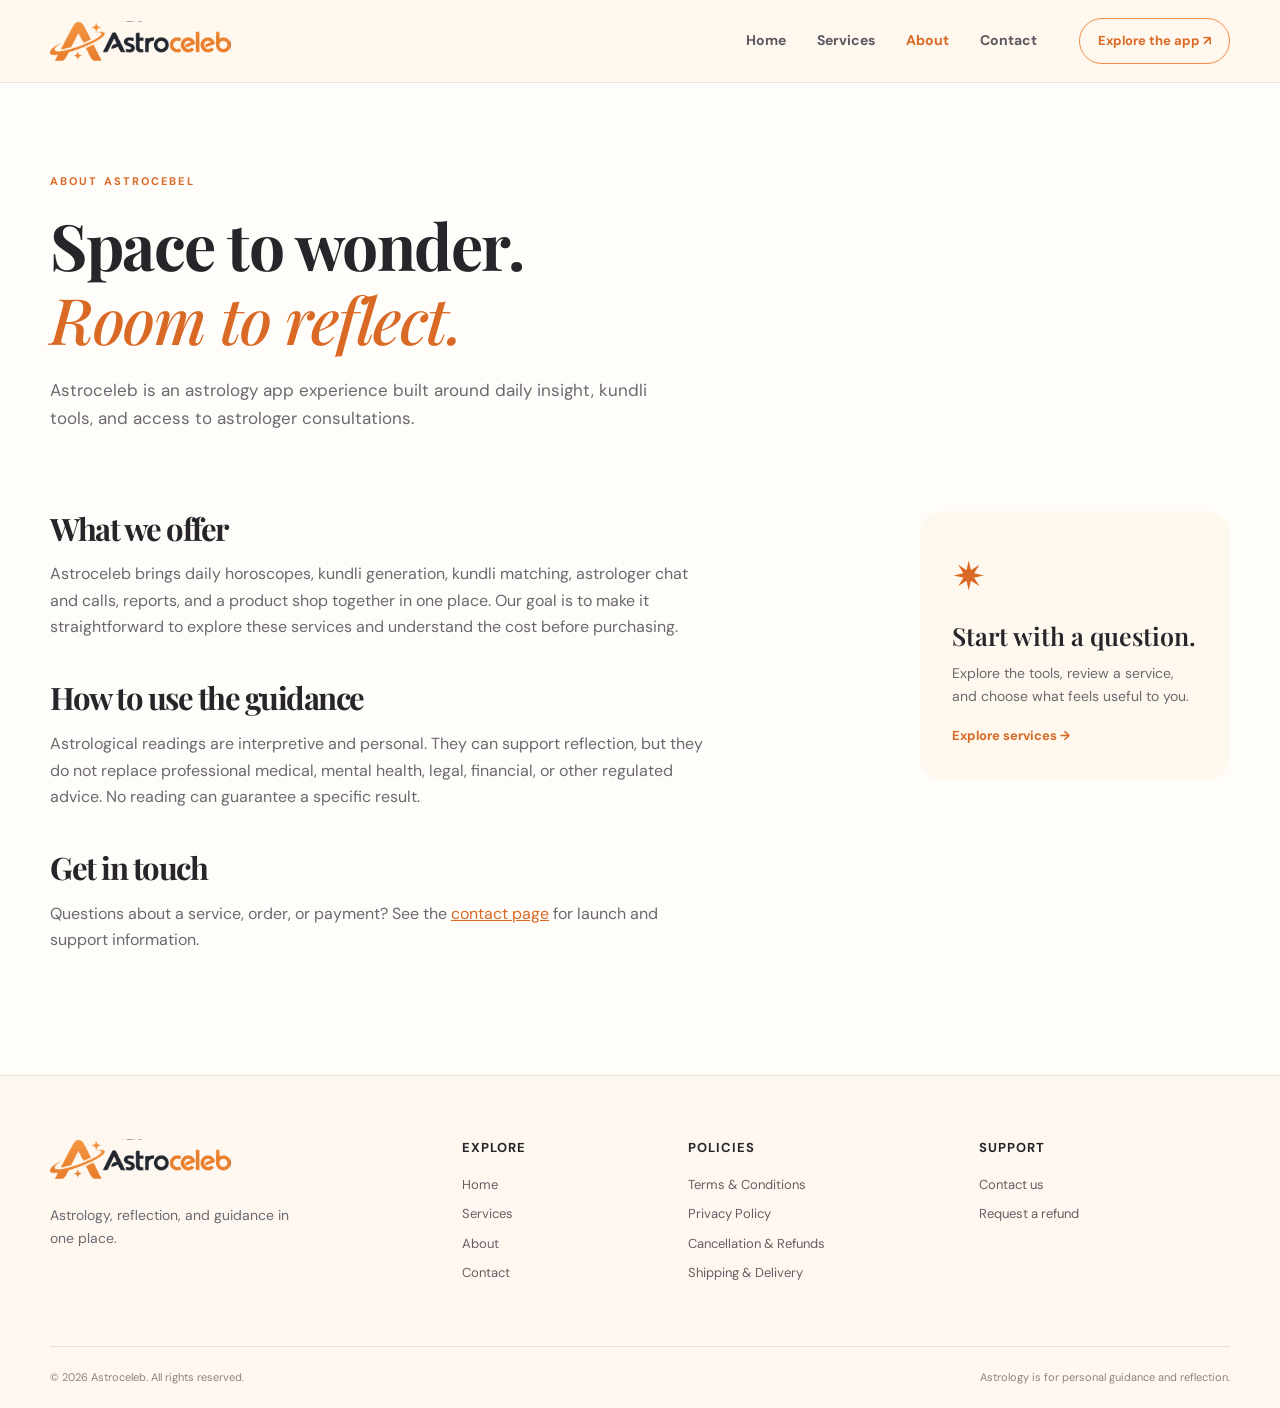
==== about.html @ 6cefe0e7 "initial" ====
<!doctype html>
<html lang="en">
<head>
  <meta charset="utf-8">
  <meta name="viewport" content="width=device-width, initial-scale=1">
  <meta name="theme-color" content="#fff8ee">
  <meta name="description" content="Learn about the Astroceleb astrology app and how to use its guidance.">
  <title>About Us | Astroceleb</title>
  <link rel="icon" href="favicon.svg" type="image/svg+xml">
  <link rel="stylesheet" href="styles.css">
  <script src="script.js" defer></script>
</head>
<body>
  <a class="skip-link" href="#main">Skip to content</a>
  <header class="site-header">
    <div class="container header-inner">
      <a class="brand" href="index.html" aria-label="Astroceleb home"><img class="brand-logo" src="assets/astroceleb-logo.png" alt="Astroceleb" width="254" height="56"></a>
      <button class="menu-toggle" type="button" aria-expanded="false" aria-controls="primary-nav" aria-label="Open menu"><span></span><span></span><span></span></button>
      <nav id="primary-nav" class="primary-nav" aria-label="Primary"><a href="index.html">Home</a><a href="services.html">Services</a><a href="about.html" aria-current="page">About</a><a href="contact.html">Contact</a></nav>
      <a class="header-cta" href="services.html">Explore the app <span aria-hidden="true">↗</span></a>
    </div>
  </header>
  <main id="main" class="page-width"><section class="page-hero container"><span class="kicker">ABOUT ASTROCEBEL</span><h1>Space to wonder.<br><em>Room to reflect.</em></h1><p>Astroceleb is an astrology app experience built around daily insight, kundli tools, and access to astrologer consultations.</p></section><section class="container prose-section"><div class="prose-main"><h2>What we offer</h2><p>Astroceleb brings daily horoscopes, kundli generation, kundli matching, astrologer chat and calls, reports, and a product shop together in one place. Our goal is to make it straightforward to explore these services and understand the cost before purchasing.</p><h2>How to use the guidance</h2><p>Astrological readings are interpretive and personal. They can support reflection, but they do not replace professional medical, mental health, legal, financial, or other regulated advice. No reading can guarantee a specific result.</p><h2>Get in touch</h2><p>Questions about a service, order, or payment? See the <a href="contact.html">contact page</a> for launch and support information.</p></div><aside class="prose-aside"><span class="aside-star">✷</span><h3>Start with a question.</h3><p>Explore the tools, review a service, and choose what feels useful to you.</p><a href="services.html">Explore services →</a></aside></section></main>
  <footer class="site-footer">
    <div class="container footer-top">
      <div class="footer-intro"><a class="brand" href="index.html"><img class="brand-logo" src="assets/astroceleb-logo.png" alt="Astroceleb" width="254" height="56"></a><p>Astrology, reflection, and guidance in one place.</p></div>
      <div class="footer-col"><h2>Explore</h2><a href="index.html">Home</a><a href="services.html">Services</a><a href="about.html" aria-current="page">About</a><a href="contact.html">Contact</a></div>
      <div class="footer-col"><h2>Policies</h2><a href="terms.html">Terms & Conditions</a><a href="privacy.html">Privacy Policy</a><a href="refunds.html">Cancellation & Refunds</a><a href="shipping.html">Shipping & Delivery</a></div>
      <div class="footer-col"><h2>Support</h2><a href="contact.html">Contact us</a><a href="refunds.html">Request a refund</a></div>
    </div>
    <div class="container footer-bottom"><span>© <span id="year">2026</span> Astroceleb. All rights reserved.</span><span>Astrology is for personal guidance and reflection.</span></div>
  </footer>
</body>
</html>
---- styles.css ----
@import url('https://fonts.googleapis.com/css2?family=DM+Sans:wght@400;500;600;700&family=Playfair+Display:ital,wght@0,500;0,600;0,700;1,500;1,600&display=swap');

:root{--ink:#27242a;--muted:#6c6870;--orange:#f58b43;--orange-dark:#d96925;--cream:#fff8ee;--paper:#fffdf9;--peach:#ffe8d6;--line:#e9dfd7;--lavender:#f7f2f8;--radius:22px;--shadow:0 18px 50px rgba(76,49,31,.09)}
*{box-sizing:border-box}
html{scroll-behavior:smooth}
body{margin:0;background:var(--paper);color:var(--ink);font:16px/1.65 'DM Sans',Arial,sans-serif}
a{color:inherit;text-decoration:none}
button{font:inherit}
img{max-width:100%}
::selection{background:#ffd6b7;color:var(--ink)}
.container{width:min(1180px,calc(100% - 48px));margin-inline:auto}
.skip-link{position:absolute;left:12px;top:-60px;padding:10px 16px;background:var(--ink);color:#fff;z-index:100}
.skip-link:focus{top:12px}
:focus-visible{outline:3px solid var(--orange-dark);outline-offset:4px}
.site-header{position:relative;z-index:20;background:var(--cream);border-bottom:1px solid rgba(233,223,215,.8)}
.header-inner{height:82px;display:flex;align-items:center;gap:42px}
.brand{display:inline-flex;align-items:center;gap:9px;font-size:22px;font-weight:700;letter-spacing:-.7px;white-space:nowrap}
.brand-mark{display:grid;place-items:center;width:33px;height:33px;border-radius:50%;background:var(--orange);color:#fff;font-size:21px;line-height:1}
.brand-accent{color:var(--orange-dark)}
.brand-logo{display:block;width:181px;height:auto;object-fit:contain}
.primary-nav{display:flex;align-items:center;gap:31px;margin-left:auto}
.primary-nav a{font-size:14px;font-weight:700;color:#5d5860;transition:color .2s}
.primary-nav a:hover,.primary-nav a[aria-current=page]{color:var(--orange-dark)}
.header-cta{padding:11px 18px;border:1px solid var(--orange);border-radius:999px;color:var(--orange-dark);font-size:13px;font-weight:700;white-space:nowrap}
.header-cta:hover{background:var(--orange);color:#fff}
.menu-toggle{display:none;border:0;background:none;cursor:pointer;padding:8px}
.menu-toggle span{display:block;width:22px;height:2px;background:var(--ink);margin:5px}
.hero{min-height:635px;display:grid;grid-template-columns:1fr 1fr;align-items:center;gap:30px;padding-top:52px;padding-bottom:56px}
.hero-copy{position:relative;z-index:2;padding-bottom:25px}
.eyebrow,.kicker{display:inline-flex;align-items:center;gap:9px;font-size:11px;font-weight:700;letter-spacing:2.1px;color:var(--orange-dark)}
.eyebrow{padding:9px 13px;border:1px solid #f6d1b8;border-radius:999px;background:#fff9f2;letter-spacing:.4px;font-size:12px}
.eyebrow-dot{width:6px;height:6px;border-radius:50%;background:var(--orange)}
h1,h2,h3,p{margin-top:0}
h1,h2{font-family:'Playfair Display',Georgia,serif;line-height:1.15;letter-spacing:-1.5px}
h1 em,h2 em{font-weight:500;color:var(--orange-dark)}
.hero h1{font-size:clamp(52px,5.4vw,82px);margin:22px 0 24px}
.hero-copy>p{max-width:540px;font-size:17px;color:var(--muted);line-height:1.8}
.hero-actions{display:flex;align-items:center;gap:28px;flex-wrap:wrap;margin-top:32px}
.button{display:inline-flex;align-items:center;justify-content:center;gap:17px;min-height:50px;padding:12px 23px;border-radius:999px;font-size:14px;font-weight:700;line-height:1.2;transition:transform .2s,background .2s,color .2s}
.button:hover{transform:translateY(-2px)}
.button-primary{background:var(--orange);color:#fff;box-shadow:0 10px 23px rgba(245,139,67,.24)}
.button-primary:hover{background:var(--orange-dark)}
.button-outline{border:1px solid var(--orange-dark);color:var(--orange-dark)}
.button-outline:hover{background:var(--orange-dark);color:#fff}
.text-link,.section-link{font-size:14px;font-weight:700;color:var(--ink);border-bottom:1px solid var(--orange);padding-bottom:3px}
.hero-note{display:flex;align-items:center;gap:10px;color:#8f8580;font-size:12px;margin-top:42px}
.mini-star{font-size:21px;color:var(--orange)}
.hero-art{height:555px;position:relative;display:grid;place-items:center;overflow:hidden;border-radius:50% 50% 45% 45%;background:radial-gradient(circle at 50% 45%,#ffe4cf 0,#fff1df 57%,transparent 58%)}
.orbit{position:absolute;border:1px solid rgba(238,146,88,.37);border-radius:50%;width:410px;height:410px}
.orbit-one{transform:rotate(30deg) scaleX(.68)}
.orbit-two{transform:rotate(-30deg) scaleX(.68)}
.spark{position:absolute;color:var(--orange);font-size:26px}.spark-a{top:80px;left:80px}.spark-b{top:130px;right:72px}.spark-c{bottom:90px;left:95px}
.phone{position:relative;width:254px;height:493px;margin-top:28px;background:#fff;border:7px solid #29252b;border-radius:39px;box-shadow:18px 25px 50px rgba(80,47,24,.25);overflow:hidden;transform:rotate(4deg)}
.phone-top{height:27px;padding:4px 15px;background:#fff5e9;display:flex;justify-content:space-between;font-size:8px;font-weight:700}
.phone-body{position:relative;height:calc(100% - 27px);padding:18px 15px 0;background:linear-gradient(#fff4e6 0 43%,#fffaf8 43%)}
.phone-welcome{font:italic 21px/1.12 Georgia,serif;position:relative;z-index:1}.phone-welcome strong{color:var(--orange-dark);font-size:25px}
.sun-wheel{position:absolute;top:15px;right:-47px;width:148px;height:148px;border:1px solid var(--orange);border-radius:50%;display:grid;place-items:center;color:var(--orange);font-size:80px;opacity:.76}.sun-wheel:after{content:'';position:absolute;inset:19px;border:1px solid var(--orange);border-radius:50%}
.phone-search{position:relative;z-index:1;margin-top:75px;padding:9px 11px;background:#fff;border-radius:8px;box-shadow:0 2px 8px rgba(68,47,38,.12);font-size:8px;color:#777}
.phone-section-title{font-size:10px;font-weight:700;margin:18px 0 9px}.phone-tiles{display:grid;grid-template-columns:repeat(4,1fr);gap:7px}.phone-tiles>div{text-align:center}.phone-tiles b{display:grid;place-items:center;background:var(--orange);color:#fff;height:38px;border-radius:7px;font-size:21px;font-weight:400}.phone-tiles span{font-size:7px;line-height:1.15;display:block;margin-top:5px}.phone-card{display:flex;align-items:center;gap:10px;background:linear-gradient(135deg,#fbe2d4,#fff1e7);padding:15px 11px;border-radius:11px}.card-moon{font-size:38px;color:var(--orange-dark)}.phone-card strong,.phone-card small{display:block}.phone-card strong{font-size:9px}.phone-card small{font-size:7px;color:#8f7972}.phone-bottom{display:flex;justify-content:space-around;position:absolute;bottom:0;left:0;right:0;padding:9px 0 8px;background:#fff;color:var(--orange);font-size:16px;border-top:1px solid #eee}
.floating-card{position:absolute;right:0;bottom:105px;display:flex;align-items:center;gap:11px;padding:12px 16px;background:#fff;border:1px solid #f8e8dc;border-radius:13px;box-shadow:var(--shadow);transform:rotate(-5deg)}.floating-icon{color:var(--orange);font-size:27px}.floating-card strong,.floating-card small{display:block}.floating-card strong{font-size:11px}.floating-card small{color:var(--muted);font-size:9px}
.section{padding:95px 0}.services-preview{background:var(--lavender)}.section-heading{display:flex;justify-content:space-between;align-items:end;gap:30px;margin-bottom:35px}.section-heading h2,.how-layout h2{font-size:clamp(38px,4vw,58px);margin:15px 0 0}.section-heading>p{max-width:355px;color:var(--muted);font-size:15px;margin:0 0 6px}
.service-grid{display:grid;grid-template-columns:repeat(3,1fr);gap:20px}.service-card{position:relative;display:block;min-height:305px;padding:30px;border:1px solid #eee5ec;border-radius:var(--radius);background:#fff;transition:transform .2s,box-shadow .2s}.service-card:hover{transform:translateY(-5px);box-shadow:var(--shadow)}.service-icon{display:grid;place-items:center;width:55px;height:55px;border-radius:15px;background:#fff0e5;color:var(--orange-dark);font-size:29px}.service-number{display:block;margin-top:25px;font-size:10px;letter-spacing:1.6px;font-weight:700;color:var(--orange-dark)}.service-card h3{font:600 24px/1.2 'Playfair Display',Georgia,serif;margin:7px 0 10px}.service-card p{font-size:14px;color:var(--muted);max-width:270px}.card-arrow{position:absolute;right:29px;bottom:28px;font-size:21px;color:var(--orange-dark)}.section-link{display:table;margin:29px auto 0}
.how-layout{display:grid;grid-template-columns:1fr 1fr;gap:12%;align-items:center}.how-layout>div:first-child>p{max-width:475px;color:var(--muted);margin:26px 0}.step-list{border-top:1px solid var(--line)}.step{display:grid;grid-template-columns:55px 1fr;gap:16px;padding:27px 0;border-bottom:1px solid var(--line)}.step>span{color:var(--orange-dark);font-weight:700;font-size:13px}.step h3{font:600 22px 'Playfair Display',Georgia,serif;margin:0 0 4px}.step p{color:var(--muted);font-size:14px;margin:0}
.policy-strip{background:#312835;color:#fff;padding:66px 0}.policy-strip-inner{display:grid;grid-template-columns:1fr 1fr;gap:70px;align-items:center}.policy-strip h2{font-size:41px;margin:14px 0}.policy-strip p{color:#cfc6d0;margin:0}.policy-strip-links a{display:flex;align-items:center;justify-content:space-between;padding:17px 0;border-bottom:1px solid #675b69;font-size:15px;font-weight:600}.policy-strip-links a:first-child{border-top:1px solid #675b69}.policy-strip-links span{color:var(--orange);font-size:20px}
.site-footer{background:#fff8f1;border-top:1px solid var(--line)}.footer-top{display:grid;grid-template-columns:2fr 1fr 1.35fr 1.35fr;gap:40px;padding:63px 0 55px}.footer-intro p{color:var(--muted);font-size:14px;max-width:245px;margin-top:17px}.footer-col h2{font:700 13px 'DM Sans',Arial,sans-serif;letter-spacing:1px;text-transform:uppercase;margin-bottom:18px}.footer-col a{display:block;color:#655e64;font-size:13px;margin:8px 0}.footer-col a:hover{color:var(--orange-dark)}.footer-note{font-size:11px;color:#9c7770;line-height:1.4;max-width:180px;margin-top:17px}.footer-bottom{display:flex;justify-content:space-between;gap:20px;border-top:1px solid var(--line);padding:21px 0;color:#8b8384;font-size:11px}
.page-hero{padding-top:84px;padding-bottom:62px}.page-hero h1{font-size:clamp(48px,5vw,70px);margin:15px 0 20px}.page-hero>p{max-width:640px;color:var(--muted);font-size:17px}.detail-grid{display:grid;grid-template-columns:repeat(2,1fr);gap:20px;padding-bottom:75px}.detail-card{padding:31px;border:1px solid var(--line);border-radius:var(--radius);background:#fff;min-height:290px}.detail-icon{display:grid;place-items:center;width:50px;height:50px;background:#fff1e5;color:var(--orange-dark);font-size:27px;border-radius:13px}.detail-card h2{font-size:27px;margin:23px 0 10px}.detail-card p{font-size:14px;color:var(--muted);max-width:490px}.detail-meta{border-top:1px solid var(--line);display:flex;gap:14px;padding-top:15px;margin-top:24px;font-size:12px}.detail-meta strong{min-width:75px}.detail-meta span{color:var(--muted)}.detail-meta a,.legal-content a,.contact-note a{color:var(--orange-dark);text-decoration:underline;text-underline-offset:3px}.info-banner{display:flex;align-items:center;justify-content:space-between;gap:30px;background:var(--cream);border-radius:var(--radius);padding:40px;margin-bottom:85px}.info-banner h2{font-size:35px;margin:12px 0}.info-banner p{color:var(--muted);max-width:570px;margin:0}.info-banner .button{white-space:nowrap}
.prose-section{display:grid;grid-template-columns:minmax(0,1fr) 310px;gap:10%;padding-bottom:105px}.prose-main h2{font-size:31px;margin:40px 0 15px}.prose-main h2:first-child{margin-top:0}.prose-main p{color:var(--muted);max-width:660px}.prose-main a{color:var(--orange-dark);text-decoration:underline}.prose-aside{align-self:start;background:var(--cream);padding:32px;border-radius:var(--radius)}.aside-star{font-size:40px;color:var(--orange-dark)}.prose-aside h3{font:600 25px 'Playfair Display',Georgia,serif;margin:10px 0}.prose-aside p{color:var(--muted);font-size:14px}.prose-aside a{font-size:13px;font-weight:700;color:var(--orange-dark)}
.contact-grid{display:grid;grid-template-columns:repeat(3,1fr);gap:20px;padding-bottom:55px}.contact-card{border:1px solid var(--line);background:#fff;border-radius:var(--radius);padding:28px;min-height:250px}.contact-icon{color:var(--orange-dark);font-size:27px}.contact-card h2{font-size:24px;margin:14px 0}.contact-card p{color:var(--muted);font-size:13px}.missing-detail{display:block;margin-top:24px;padding:11px;background:#fff0e5;border-radius:8px;color:#9a3f18;font-size:12px;line-height:1.6;overflow-wrap:anywhere}.contact-note{margin-bottom:85px;padding:31px;border-radius:var(--radius);background:var(--lavender)}.contact-note h2{font-size:27px;margin-bottom:8px}.contact-note p{color:var(--muted);margin:0}
.legal-hero{padding-bottom:35px}.legal-content{max-width:790px;padding-bottom:110px}.legal-content h2{font-size:27px;margin:36px 0 10px;letter-spacing:-.5px}.legal-content p{font-size:15px;color:#5d5960;margin-bottom:15px}.legal-callout{border-left:4px solid var(--orange);background:#fff5eb;padding:18px 22px;margin:8px 0 35px;border-radius:0 11px 11px 0}.legal-callout strong{font-size:13px}.legal-callout p{font-size:13px;margin:5px 0 0}
@media(max-width:950px){.header-inner{gap:20px}.primary-nav{gap:18px}.hero{grid-template-columns:1fr 1fr}.hero h1{font-size:clamp(48px,6vw,64px)}.footer-top{grid-template-columns:1.5fr 1fr 1fr;gap:35px}.footer-col:last-child{grid-column:2/4}.service-card{padding:23px}.service-card h3{font-size:22px}}
@media(max-width:720px){.container{width:min(100% - 34px,580px)}.site-header{position:sticky;top:0}.header-inner{height:69px}.brand{font-size:20px}.menu-toggle{display:block;margin-left:auto}.header-cta{display:none}.primary-nav{display:none;position:absolute;top:69px;left:0;right:0;background:var(--cream);padding:17px 24px 25px;box-shadow:0 15px 25px rgba(38,28,24,.08);flex-direction:column;align-items:stretch;gap:0}.primary-nav.open{display:flex}.primary-nav a{padding:11px 0;border-bottom:1px solid var(--line)}.hero{display:flex;flex-direction:column;align-items:stretch;padding-top:54px;padding-bottom:35px;gap:20px}.hero-copy{padding-bottom:0}.hero h1{font-size:clamp(49px,11vw,68px)}.hero-copy>p{font-size:15px}.hero-note{margin-top:30px}.hero-art{height:490px;max-width:520px;width:100%;margin:auto}.phone{transform:rotate(4deg) scale(.87);margin-top:0}.floating-card{right:5px;bottom:75px}.section{padding:70px 0}.section-heading{display:block}.section-heading h2,.how-layout h2{font-size:42px}.section-heading>p{margin-top:19px}.service-grid,.detail-grid,.contact-grid{grid-template-columns:1fr}.service-card{min-height:260px}.how-layout,.policy-strip-inner,.prose-section{grid-template-columns:1fr;gap:35px}.step-list{margin-top:5px}.policy-strip{padding:57px 0}.policy-strip h2{font-size:37px}.footer-top{grid-template-columns:repeat(2,1fr);gap:30px}.footer-intro{grid-column:1/3}.footer-col:last-child{grid-column:auto}.footer-bottom{display:block}.footer-bottom span{display:block;margin:5px 0}.page-hero{padding-top:62px;padding-bottom:42px}.page-hero h1{font-size:50px}.page-hero>p{font-size:15px}.detail-grid{padding-bottom:40px}.detail-card{min-height:auto}.info-banner{display:block;margin-bottom:65px;padding:28px}.info-banner .button{margin-top:25px}.prose-section{padding-bottom:70px}.contact-grid{padding-bottom:30px}.contact-card{min-height:auto}.contact-note{margin-bottom:65px}.legal-content{padding-bottom:75px}}
@media(max-width:420px){.hero-art{height:445px}.phone{transform:rotate(4deg) scale(.78)}.floating-card{bottom:62px;right:-8px}.hero-actions{gap:17px}.button{font-size:13px}.footer-top{grid-template-columns:1fr 1fr;gap:22px}.footer-col a{font-size:12px}}
@media(max-width:720px){.brand-logo{width:160px}}
@media(prefers-reduced-motion:reduce){html{scroll-behavior:auto}*,*:before,*:after{transition:none!important;animation:none!important}}
/* Figma feature icons are kept as local assets so the site has no expiring asset URLs. */
.service-icon,.detail-icon{background:var(--orange);color:#fff}
.service-icon img,.detail-icon img{display:block;width:37px;height:37px;object-fit:contain}
.phone-tiles b img{display:block;width:29px;height:29px;object-fit:contain}
/* Coming soon state inside the hero phone. */
.coming-soon-screen{background:linear-gradient(180deg,#fff4e7 0%,#fffaf7 73%,#fff 100%);text-align:center;padding:21px 16px 0;overflow:hidden}
.phone-brand{display:flex;justify-content:center;position:relative;z-index:2}
.phone-brand img{display:block;width:123px;height:auto;object-fit:contain}
.coming-celestial{width:160px;height:160px;margin:24px auto 9px;position:relative;display:grid;place-items:center}
.coming-ring{position:absolute;inset:5px;border:1px solid rgba(235,127,60,.65);border-radius:50%}
.coming-ring.ring-a{transform:rotate(33deg) scaleX(.55)}
.coming-ring.ring-b{transform:rotate(-33deg) scaleX(.55)}
.coming-celestial:before,.coming-celestial:after{content:'✧';position:absolute;color:var(--orange);font-size:19px}
.coming-celestial:before{top:9px;left:0}.coming-celestial:after{bottom:18px;right:-3px;font-size:14px}
.coming-core{display:grid;place-items:center;width:100px;height:100px;border-radius:50%;background:radial-gradient(circle,#ffc791 0,#f89c57 65%,#ed7733 100%);color:#fff;font-size:59px;box-shadow:0 10px 30px rgba(223,116,55,.23)}
.coming-message{position:relative;z-index:1}.coming-tag{font-size:7px;letter-spacing:1.6px;color:var(--orange-dark);font-weight:700}
.coming-message h2{font-size:34px;line-height:.99;letter-spacing:-.8px;margin:6px 0 10px}.coming-message h2 em{font-style:italic}
.coming-message p{font-size:9px;line-height:1.45;color:#6b6261;max-width:164px;margin:auto}
.coming-footer{position:absolute;left:0;right:0;bottom:0;display:flex;align-items:center;justify-content:center;gap:7px;padding:12px 5px;background:#fff;color:#9a8881;font-size:6px;letter-spacing:.6px;font-weight:700;border-top:1px solid #f3e7df}
.coming-footer i{width:3px;height:3px;border-radius:50%;background:var(--orange)}
.contact-intro{max-width:790px;padding:14px 0 40px}
.contact-intro h2{font-size:32px;margin:0 0 14px}
.contact-intro p{color:var(--muted);max-width:650px;margin:0}
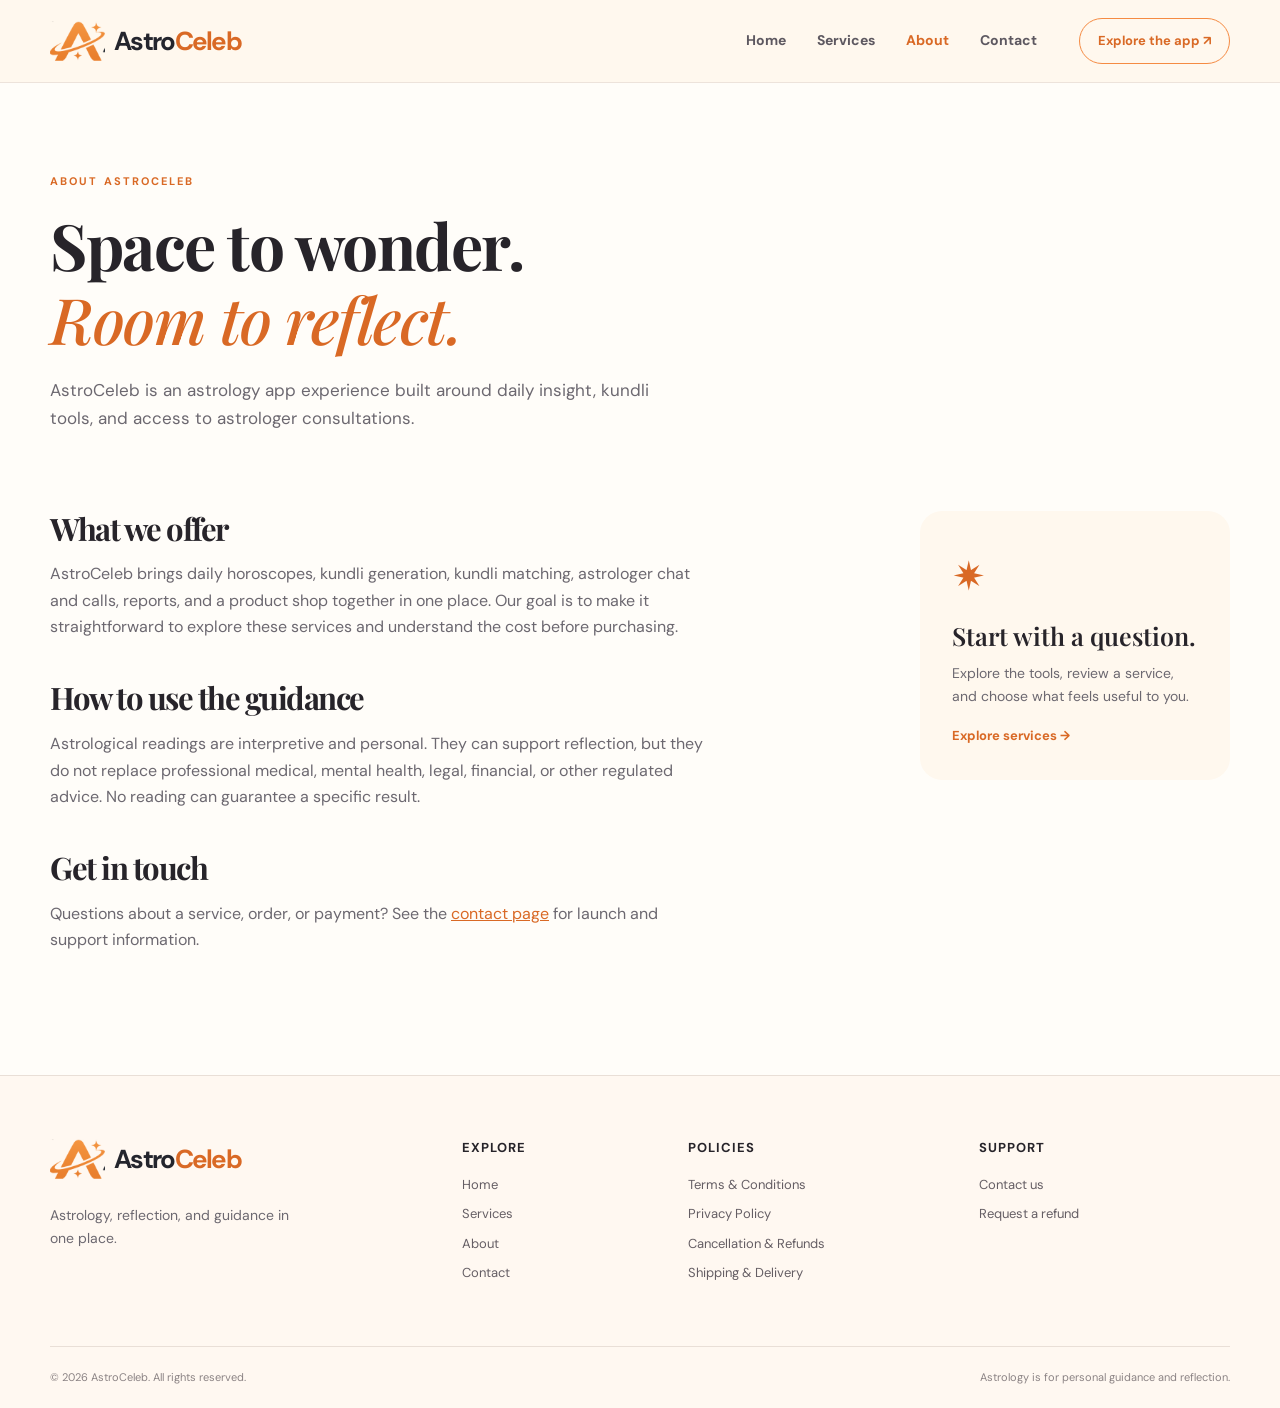
==== commit d75eed18: "nw" ====
--- a/about.html
+++ b/about.html
@@ -4,8 +4,8 @@
   <meta charset="utf-8">
   <meta name="viewport" content="width=device-width, initial-scale=1">
   <meta name="theme-color" content="#fff8ee">
-  <meta name="description" content="Learn about the Astroceleb astrology app and how to use its guidance.">
-  <title>About Us | Astroceleb</title>
+  <meta name="description" content="Learn about the AstroCeleb astrology app and how to use its guidance.">
+  <title>About Us | AstroCeleb</title>
   <link rel="icon" href="favicon.svg" type="image/svg+xml">
   <link rel="stylesheet" href="styles.css">
   <script src="script.js" defer></script>
@@ -14,21 +14,21 @@
   <a class="skip-link" href="#main">Skip to content</a>
   <header class="site-header">
     <div class="container header-inner">
-      <a class="brand" href="index.html" aria-label="Astroceleb home"><img class="brand-logo" src="assets/astroceleb-logo.png" alt="Astroceleb" width="254" height="56"></a>
+      <a class="brand" href="index.html" aria-label="AstroCeleb home"><span class="brand-symbol" aria-hidden="true"><img src="assets/astroceleb-logo.png" alt="" width="254" height="56"></span><span class="brand-word">Astro<span>Celeb</span></span></a>
       <button class="menu-toggle" type="button" aria-expanded="false" aria-controls="primary-nav" aria-label="Open menu"><span></span><span></span><span></span></button>
       <nav id="primary-nav" class="primary-nav" aria-label="Primary"><a href="index.html">Home</a><a href="services.html">Services</a><a href="about.html" aria-current="page">About</a><a href="contact.html">Contact</a></nav>
       <a class="header-cta" href="services.html">Explore the app <span aria-hidden="true">↗</span></a>
     </div>
   </header>
-  <main id="main" class="page-width"><section class="page-hero container"><span class="kicker">ABOUT ASTROCEBEL</span><h1>Space to wonder.<br><em>Room to reflect.</em></h1><p>Astroceleb is an astrology app experience built around daily insight, kundli tools, and access to astrologer consultations.</p></section><section class="container prose-section"><div class="prose-main"><h2>What we offer</h2><p>Astroceleb brings daily horoscopes, kundli generation, kundli matching, astrologer chat and calls, reports, and a product shop together in one place. Our goal is to make it straightforward to explore these services and understand the cost before purchasing.</p><h2>How to use the guidance</h2><p>Astrological readings are interpretive and personal. They can support reflection, but they do not replace professional medical, mental health, legal, financial, or other regulated advice. No reading can guarantee a specific result.</p><h2>Get in touch</h2><p>Questions about a service, order, or payment? See the <a href="contact.html">contact page</a> for launch and support information.</p></div><aside class="prose-aside"><span class="aside-star">✷</span><h3>Start with a question.</h3><p>Explore the tools, review a service, and choose what feels useful to you.</p><a href="services.html">Explore services →</a></aside></section></main>
+  <main id="main" class="page-width"><section class="page-hero container"><span class="kicker">ABOUT ASTROCELEB</span><h1>Space to wonder.<br><em>Room to reflect.</em></h1><p>AstroCeleb is an astrology app experience built around daily insight, kundli tools, and access to astrologer consultations.</p></section><section class="container prose-section"><div class="prose-main"><h2>What we offer</h2><p>AstroCeleb brings daily horoscopes, kundli generation, kundli matching, astrologer chat and calls, reports, and a product shop together in one place. Our goal is to make it straightforward to explore these services and understand the cost before purchasing.</p><h2>How to use the guidance</h2><p>Astrological readings are interpretive and personal. They can support reflection, but they do not replace professional medical, mental health, legal, financial, or other regulated advice. No reading can guarantee a specific result.</p><h2>Get in touch</h2><p>Questions about a service, order, or payment? See the <a href="contact.html">contact page</a> for launch and support information.</p></div><aside class="prose-aside"><span class="aside-star">✷</span><h3>Start with a question.</h3><p>Explore the tools, review a service, and choose what feels useful to you.</p><a href="services.html">Explore services →</a></aside></section></main>
   <footer class="site-footer">
     <div class="container footer-top">
-      <div class="footer-intro"><a class="brand" href="index.html"><img class="brand-logo" src="assets/astroceleb-logo.png" alt="Astroceleb" width="254" height="56"></a><p>Astrology, reflection, and guidance in one place.</p></div>
+      <div class="footer-intro"><a class="brand" href="index.html"><span class="brand-symbol" aria-hidden="true"><img src="assets/astroceleb-logo.png" alt="" width="254" height="56"></span><span class="brand-word">Astro<span>Celeb</span></span></a><p>Astrology, reflection, and guidance in one place.</p></div>
       <div class="footer-col"><h2>Explore</h2><a href="index.html">Home</a><a href="services.html">Services</a><a href="about.html" aria-current="page">About</a><a href="contact.html">Contact</a></div>
       <div class="footer-col"><h2>Policies</h2><a href="terms.html">Terms & Conditions</a><a href="privacy.html">Privacy Policy</a><a href="refunds.html">Cancellation & Refunds</a><a href="shipping.html">Shipping & Delivery</a></div>
       <div class="footer-col"><h2>Support</h2><a href="contact.html">Contact us</a><a href="refunds.html">Request a refund</a></div>
     </div>
-    <div class="container footer-bottom"><span>© <span id="year">2026</span> Astroceleb. All rights reserved.</span><span>Astrology is for personal guidance and reflection.</span></div>
+    <div class="container footer-bottom"><span>© <span id="year">2026</span> AstroCeleb. All rights reserved.</span><span>Astrology is for personal guidance and reflection.</span></div>
   </footer>
 </body>
 </html>
--- a/styles.css
+++ b/styles.css
@@ -95,3 +95,13 @@
 .contact-intro{max-width:790px;padding:14px 0 40px}
 .contact-intro h2{font-size:32px;margin:0 0 14px}
 .contact-intro p{color:var(--muted);max-width:650px;margin:0}
+/* Use the Figma graphic mark with the project's AstroCeleb spelling. */
+.brand-symbol{display:block;flex:0 0 55px;width:55px;height:40px;overflow:hidden}
+.brand-symbol img{display:block;width:181px;height:40px;max-width:none;object-fit:cover;object-position:left center}
+.brand-word{font-family:'DM Sans',Arial,sans-serif;font-size:26px;font-weight:700;letter-spacing:-1.7px;line-height:1;white-space:nowrap;color:#24252d}
+.brand-word span{color:var(--orange-dark)}
+.phone-brand{align-items:center;gap:1px}
+.phone-brand .brand-symbol{flex-basis:33px;width:33px;height:24px}
+.phone-brand .brand-symbol img{width:109px;height:24px}
+.phone-brand .brand-word{font-size:16px;letter-spacing:-1.05px}
+@media(max-width:720px){.brand-symbol{flex-basis:48px;width:48px;height:35px}.brand-symbol img{width:159px;height:35px}.brand-word{font-size:23px}.phone-brand .brand-symbol{flex-basis:33px;width:33px;height:24px}.phone-brand .brand-symbol img{width:109px;height:24px}.phone-brand .brand-word{font-size:16px}}
